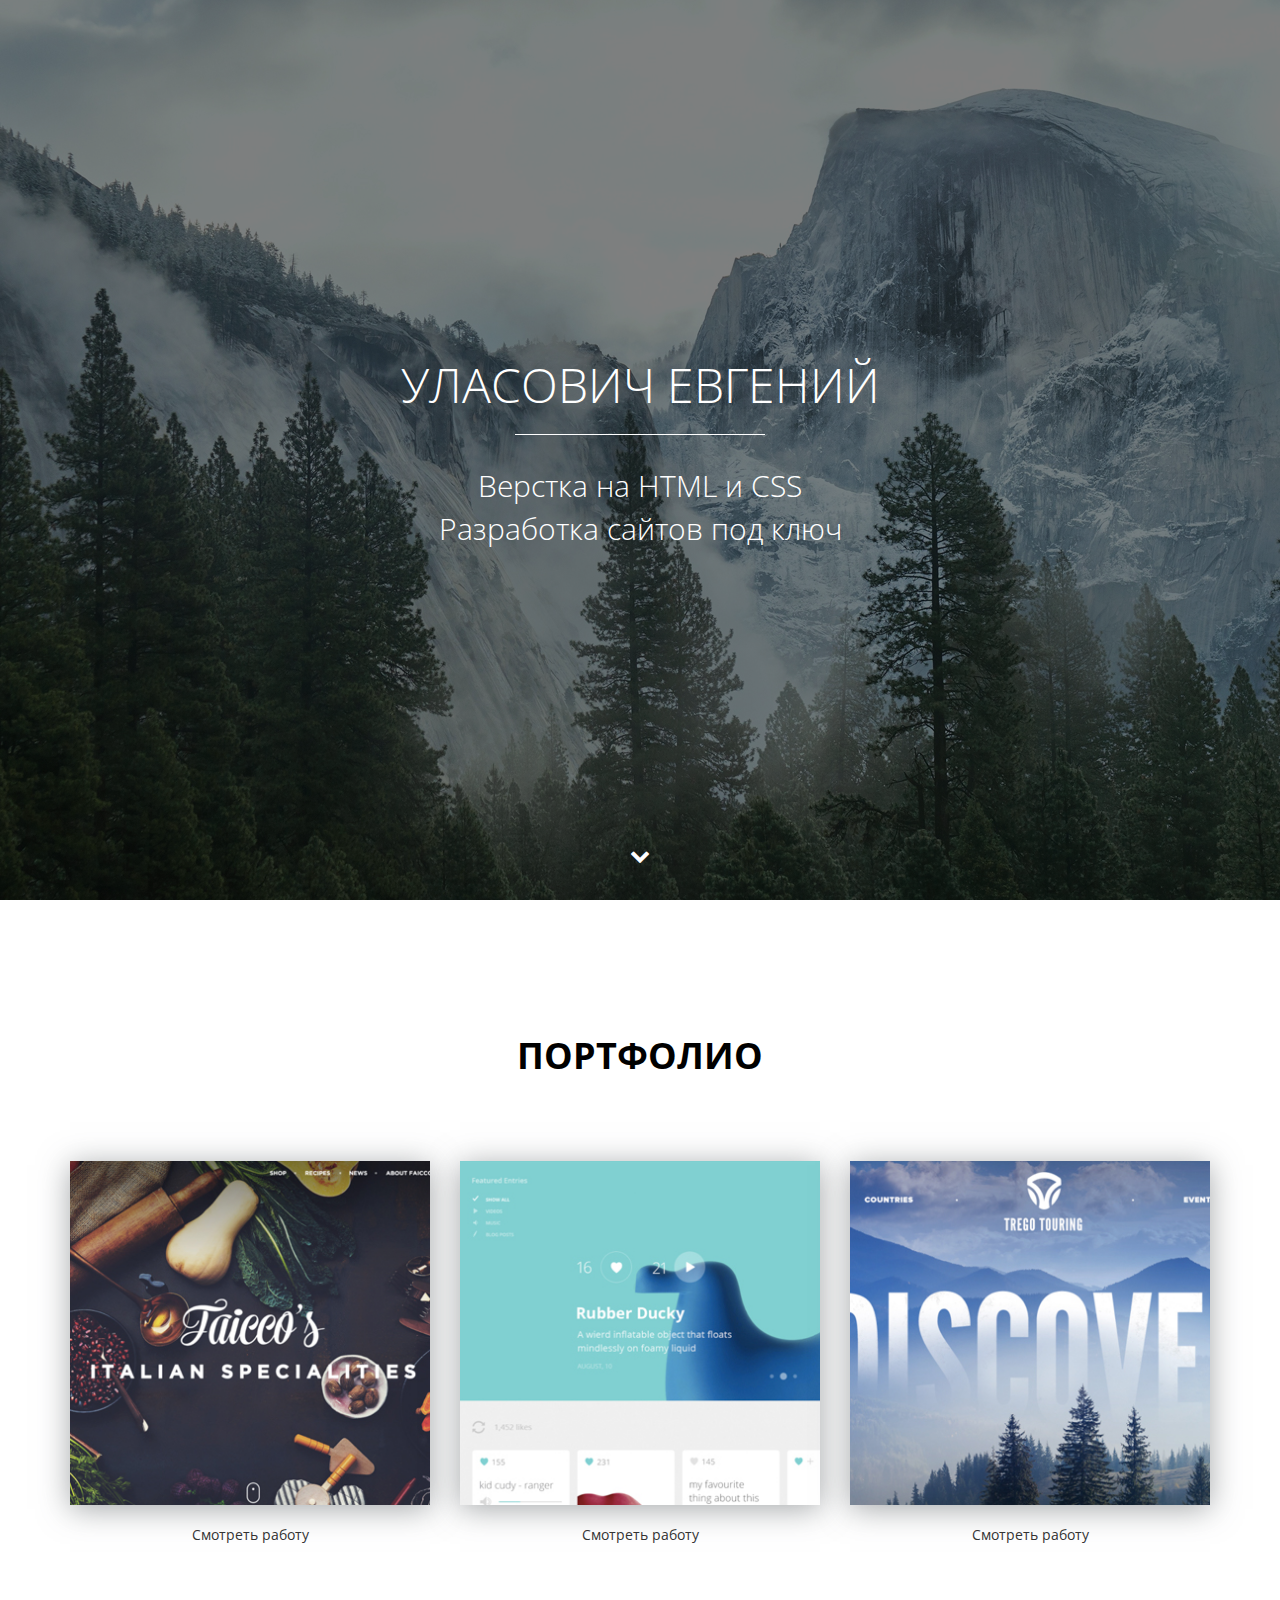
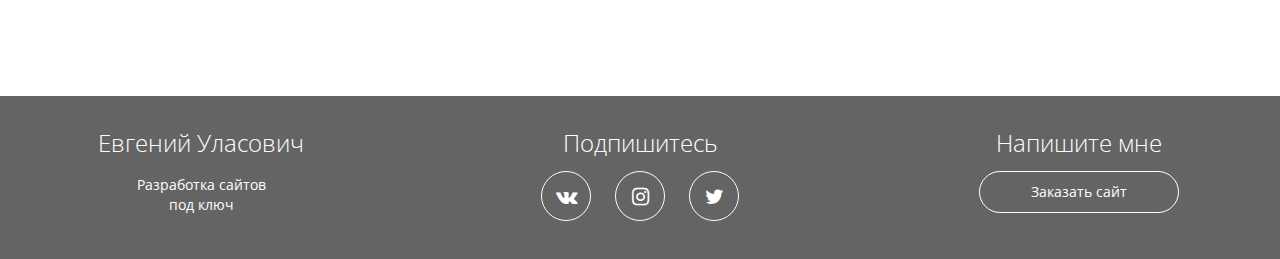
==== index.html @ e1146ec1 "Загрузка файлов" ====
<!DOCTYPE html>
<html lang="ru">
  <head>
    <meta charset="utf-8">
    <meta http-equiv="X-UA-Compatible" content="IE=edge">
    <meta name="viewport" content="width=device-width, initial-scale=1">
    <meta property="og:url" content="">
    <meta property="og:type" content="website">
    <meta property="og:title" content="Евгений Уласович - верстка сайтов на HTML и CSS">
    <meta property="og:image" content="">
    <meta property="og:description" content="Закажите разработку сайта без посредников от 5 990 рублей">
    <meta property="og:site_name" content="Портфолио верстальщика">
    <meta property="article:author" content="Евгений Уласович">
    <title>Евгений Уласович - Портфолио</title>
    <link rel="stylesheet" href="css/fontello.css">
    <link rel="stylesheet" href="css/fontello-embedded.css">
    <link href="https://fonts.googleapis.com/css?family=Open+Sans:400,700&amp;subset=cyrillic" rel="stylesheet">
    <link href="css/bootstrap.min.css" rel="stylesheet">
    <link href="css/style.css" rel="stylesheet">
    <link rel="shortcut icon" type="image/x-icon" href="favicon.ico">
    <!--[if lt IE 9]>
      <script src="https://oss.maxcdn.com/html5shiv/3.7.3/html5shiv.min.js"></script>
      <script src="https://oss.maxcdn.com/respond/1.4.2/respond.min.js"></script>
    <![endif]-->
  </head>
  <body>

    <section class="main">
    <div class="main-overlay"></div>
      <div class="wrapper">
        <div class="main-header">
          <h1>Уласович Евгений</h1>
          <div class="main-line"></div>
          <p>Верстка на HTML и CSS<br>Разработка сайтов под ключ</p>
        </div>
      </div>
      <a href="#" class="main-down"><i class="icon-down"></i></a>
    </section>

    <section class="portfolio">
      <div class="container">
        <h2 class="section-header">Портфолио</h2>
        <div class="row">
          <div class="col-md-4">
            <div class="portfolio-block">
            <img src="img/portfolio/1.jpg" alt="Работа №1">
            <a data-toggle="modal" data-work='work-1' href="#work">Смотреть работу</a></div>
          </div>
          <div class="col-md-4">
            <div class="portfolio-block">
            <img src="img/portfolio/2.jpg" alt="Работа №2">
            <a data-toggle="modal" data-work='work-2' href="#work">Смотреть работу</a></div>
          </div>
          <div class="col-md-4">
            <div class="portfolio-block">
            <img src="img/portfolio/3.jpg" alt="Работа №3">
            <a data-toggle="modal" data-work='work-3' href="#work">Смотреть работу</a></div>
          </div>
        </div>
      </div>
    </section>

    <footer>
      <div class="container">
        <div class="row">
          <div class="col-md-3">
            <strong>Евгений Уласович</strong>
            <p>Разработка сайтов<br> под ключ</p>
          </div>
          <div class="col-md-6">
            <strong>Подпишитесь</strong>
            <div class="social-links">
              <a href="#"><i class="icon-vk"></i></a>
              <a href="#"><i class="icon-instagram"></i></a>
              <a href="#"><i class="icon-twitter"></i></a>
            </div>
          </div>
          <div class="col-md-3"><strong>Напишите мне</strong><a href="https://vk.com/evgenii_ulasovich" class="offer-btn">Заказать сайт</a></div>
        </div>
      </div>
    </footer>

<!-- Модальные окна -->

<div class="modal fade" id="work" role="dialog">
  <div class="modal-dialog" role="document">
    <div class="modal-content">
      <div class="modal-header">
        <button type="button" class="close" data-dismiss="modal" aria-label="Close">
          <span aria-hidden="true">&times;</span>
        </button>
        <h4 class="modal-title">Работа #1</h4>
      </div>
      <div class="modal-body">
        
      </div>
      </div>
    </div>
  </div>
</div>

    <!-- jQuery (necessary for Bootstrap's JavaScript plugins) -->
    <script src="https://ajax.googleapis.com/ajax/libs/jquery/1.12.4/jquery.min.js"></script>
    <script src="js/bootstrap.min.js"></script>
    <script>
      $(function() {
        var link = $('a[data-toggle="modal"]');
        link.on('click', function(event) {
          var work = $(this).attr('data-work');
          var modal = $('.modal');
          modal.find('.modal-body').load(work+'.html');
        });
      });
    </script>
  </body>
</html>
---- css/fontello.css ----
@font-face {
  font-family: 'fontello';
  src: url('../font/fontello.eot?44773843');
  src: url('../font/fontello.eot?44773843#iefix') format('embedded-opentype'),
       url('../font/fontello.woff2?44773843') format('woff2'),
       url('../font/fontello.woff?44773843') format('woff'),
       url('../font/fontello.ttf?44773843') format('truetype'),
       url('../font/fontello.svg?44773843#fontello') format('svg');
  font-weight: normal;
  font-style: normal;
}
/* Chrome hack: SVG is rendered more smooth in Windozze. 100% magic, uncomment if you need it. */
/* Note, that will break hinting! In other OS-es font will be not as sharp as it could be */
/*
@media screen and (-webkit-min-device-pixel-ratio:0) {
  @font-face {
    font-family: 'fontello';
    src: url('../font/fontello.svg?44773843#fontello') format('svg');
  }
}
*/
 
 [class^="icon-"]:before, [class*=" icon-"]:before {
  font-family: "fontello";
  font-style: normal;
  font-weight: normal;
  speak: none;
 
  display: inline-block;
  text-decoration: inherit;
  width: 1em;
  margin-right: .2em;
  text-align: center;
  /* opacity: .8; */
 
  /* For safety - reset parent styles, that can break glyph codes*/
  font-variant: normal;
  text-transform: none;
 
  /* fix buttons height, for twitter bootstrap */
  line-height: 1em;
 
  /* Animation center compensation - margins should be symmetric */
  /* remove if not needed */
  margin-left: .2em;
 
  /* you can be more comfortable with increased icons size */
  /* font-size: 120%; */
 
  /* Font smoothing. That was taken from TWBS */
  -webkit-font-smoothing: antialiased;
  -moz-osx-font-smoothing: grayscale;
 
  /* Uncomment for 3D effect */
  /* text-shadow: 1px 1px 1px rgba(127, 127, 127, 0.3); */
}
 
.icon-down:before { content: '\e800'; } /* '' */
.icon-twitter:before { content: '\f099'; } /* '' */
.icon-instagram:before { content: '\f16d'; } /* '' */
.icon-vk:before { content: '\f189'; } /* '' */
---- css/fontello-embedded.css ----
@font-face {
  font-family: 'fontello';
  src: url('../font/fontello.eot?53414780');
  src: url('../font/fontello.eot?53414780#iefix') format('embedded-opentype'),
       url('../font/fontello.svg?53414780#fontello') format('svg');
  font-weight: normal;
  font-style: normal;
}
@font-face {
  font-family: 'fontello';
  src: url('[data-uri]') format('woff'),
       url('[data-uri]') format('truetype');
}
/* Chrome hack: SVG is rendered more smooth in Windozze. 100% magic, uncomment if you need it. */
/* Note, that will break hinting! In other OS-es font will be not as sharp as it could be */
/*
@media screen and (-webkit-min-device-pixel-ratio:0) {
  @font-face {
    font-family: 'fontello';
    src: url('../font/fontello.svg?53414780#fontello') format('svg');
  }
}
*/
 
 [class^="icon-"]:before, [class*=" icon-"]:before {
  font-family: "fontello";
  font-style: normal;
  font-weight: normal;
  speak: none;
 
  display: inline-block;
  text-decoration: inherit;
  width: 1em;
  margin-right: .2em;
  text-align: center;
  /* opacity: .8; */
 
  /* For safety - reset parent styles, that can break glyph codes*/
  font-variant: normal;
  text-transform: none;
     
  /* fix buttons height, for twitter bootstrap */
  line-height: 1em;
 
  /* Animation center compensation - margins should be symmetric */
  /* remove if not needed */
  margin-left: .2em;
 
  /* you can be more comfortable with increased icons size */
  /* font-size: 120%; */
 
  /* Uncomment for 3D effect */
  /* text-shadow: 1px 1px 1px rgba(127, 127, 127, 0.3); */
}
.icon-down:before { content: '\e800'; } /* '' */
.icon-twitter:before { content: '\f099'; } /* '' */
.icon-instagram:before { content: '\f16d'; } /* '' */
.icon-vk:before { content: '\f189'; } /* '' */
---- css/style.css ----
body{
	font-family: 'Open Sans', sans-serif;
}
html{
	font-size: 10px;
}
a:active,a:focus,a:visited{
	text-decoration:none;
	outline: none;
}
.wrapper{
	display: table-cell;
	vertical-align: middle;
}
.main{
	position: relative;
	display: table;
	width: 100%;
	text-align: center;
	color: #fff;
	height: 100vh;
	background: #000 url(../img/main-bg.jpg) center center no-repeat;
}
.main-header{
	position: relative;
	z-index: 2;
}
.main-overlay{
	position: absolute;
	width: 100%;
	min-height: 100%;
	background-color: rgba(0,0,0,0.5);
	z-index: 1;
}
.main p{
	font-size: 3rem;
	font-weight: 300;
}
.main h1{
	margin-bottom:1.4rem;
	font-weight: 300;
	text-transform: uppercase;
	font-size: 4.8rem;
}
.main-line{
	width: 25rem;
	height: 1px;
	background-color: #fff;
	margin: 0 auto;
}
.main-down {
    position: absolute;
    color: #fff;
    z-index: 4;
    bottom: 2rem;
    display: inline-block;
    font-size: 2rem;
    width: 50px;
    height: 50px;
    border-radius: 50%;
    border: 1px solid transparent;
    line-height: 50px;
    left: 50%;
    margin-left: -25px;
    transition: 0.2s;
}
.main-down:hover{
	color: #fff;
	border-color:#fff;
}
.portfolio{
	padding: 10rem 0px;
	text-align: center;
}
.section-header{
	text-align: center;
	font-weight: 700;
	font-size: 3.6rem;
	padding-bottom: 5rem;
	color: #000;
	text-transform: uppercase;
}
.portfolio img{
	width: 100%;
	max-width: 360px;
	box-shadow: 0px 4px 29px 0px rgba(87, 92, 97, 0.54);
}
.portfolio a{
	display: block;
	margin: 2rem auto 5rem;
	color: #333;
	width: 12rem;
	border-bottom: 1px solid transparent;
}
.portfolio a:hover{
	text-decoration: none;
	border-bottom: 1px dotted #333;
}
footer{
	background: #646464;
	color: #fff;
	text-align: center;
	padding: 3rem 0;
}
footer strong{
	font-weight: 300;
	font-size: 2.4rem;
}
.social-links{
	margin-top: 1rem;
}
.social-links a{
	width: 5rem;
	height: 5rem;
	line-height: 5rem;
	display: inline-block;
	color: #fff;
	border-radius: 50%;
	margin-left: 1rem;
	margin-right: 1rem;
	border: 1px solid #fff;
	font-size: 2rem;
	-webkit-transition: 0.2s;
	-o-transition: 0.2s;
	transition: 0.2s;
}
.social-links a:hover{
	background: #fff;
	color: #646464;
}
.offer-btn{
	display: block;
	width: 80%;
	max-width: 200px;
	margin:1rem auto;
	border:1px solid #fff;
	padding-top: 1rem;
	padding-bottom: 1rem;
	color: #fff;
	border-radius: 100px;
	-webkit-transition: 0.2s;
	-o-transition: 0.2s;
	transition: 0.2s;
}
.offer-btn:hover{
	background-color: #fff;
	color: #646464;
	text-decoration: none;
}
.modal img{
width: 100%;
}
.close{
	background: transparent;
	border:none;
	font-size: 2.5rem;
	position: absolute;
	right: 2rem;
	top:1rem;
}
.modal-title{
	font-weight: 800;
	font-size: 2rem;
}
.modal-btn{
	display: block;
	border: 1px solid #333;
	padding: 1rem 2rem;
	color: #333;
	border-radius: 5px;
	-webkit-transition: 0.2s;
	-o-transition: 0.2s;
	transition: 0.2s;
}
.modal-btn:hover{
	background-color: #333;
	color: #fff;
	text-decoration: none;
}
@media (min-width: 0px) and (max-width: 767px){
	html{
		font-size: 7px;
	}
	footer strong{
		margin-top: 3rem 0 2rem;
		display: inline-block;
	}
	.social-links{
		font-size: 1.5rem;
	}
	.portfolio a{
	width: 17rem;
}
}
@media (min-width: 768px) and (max-width: 991px){
	footer strong{
		margin-top: 3rem 0 2rem;
		display: inline-block;
	}
}
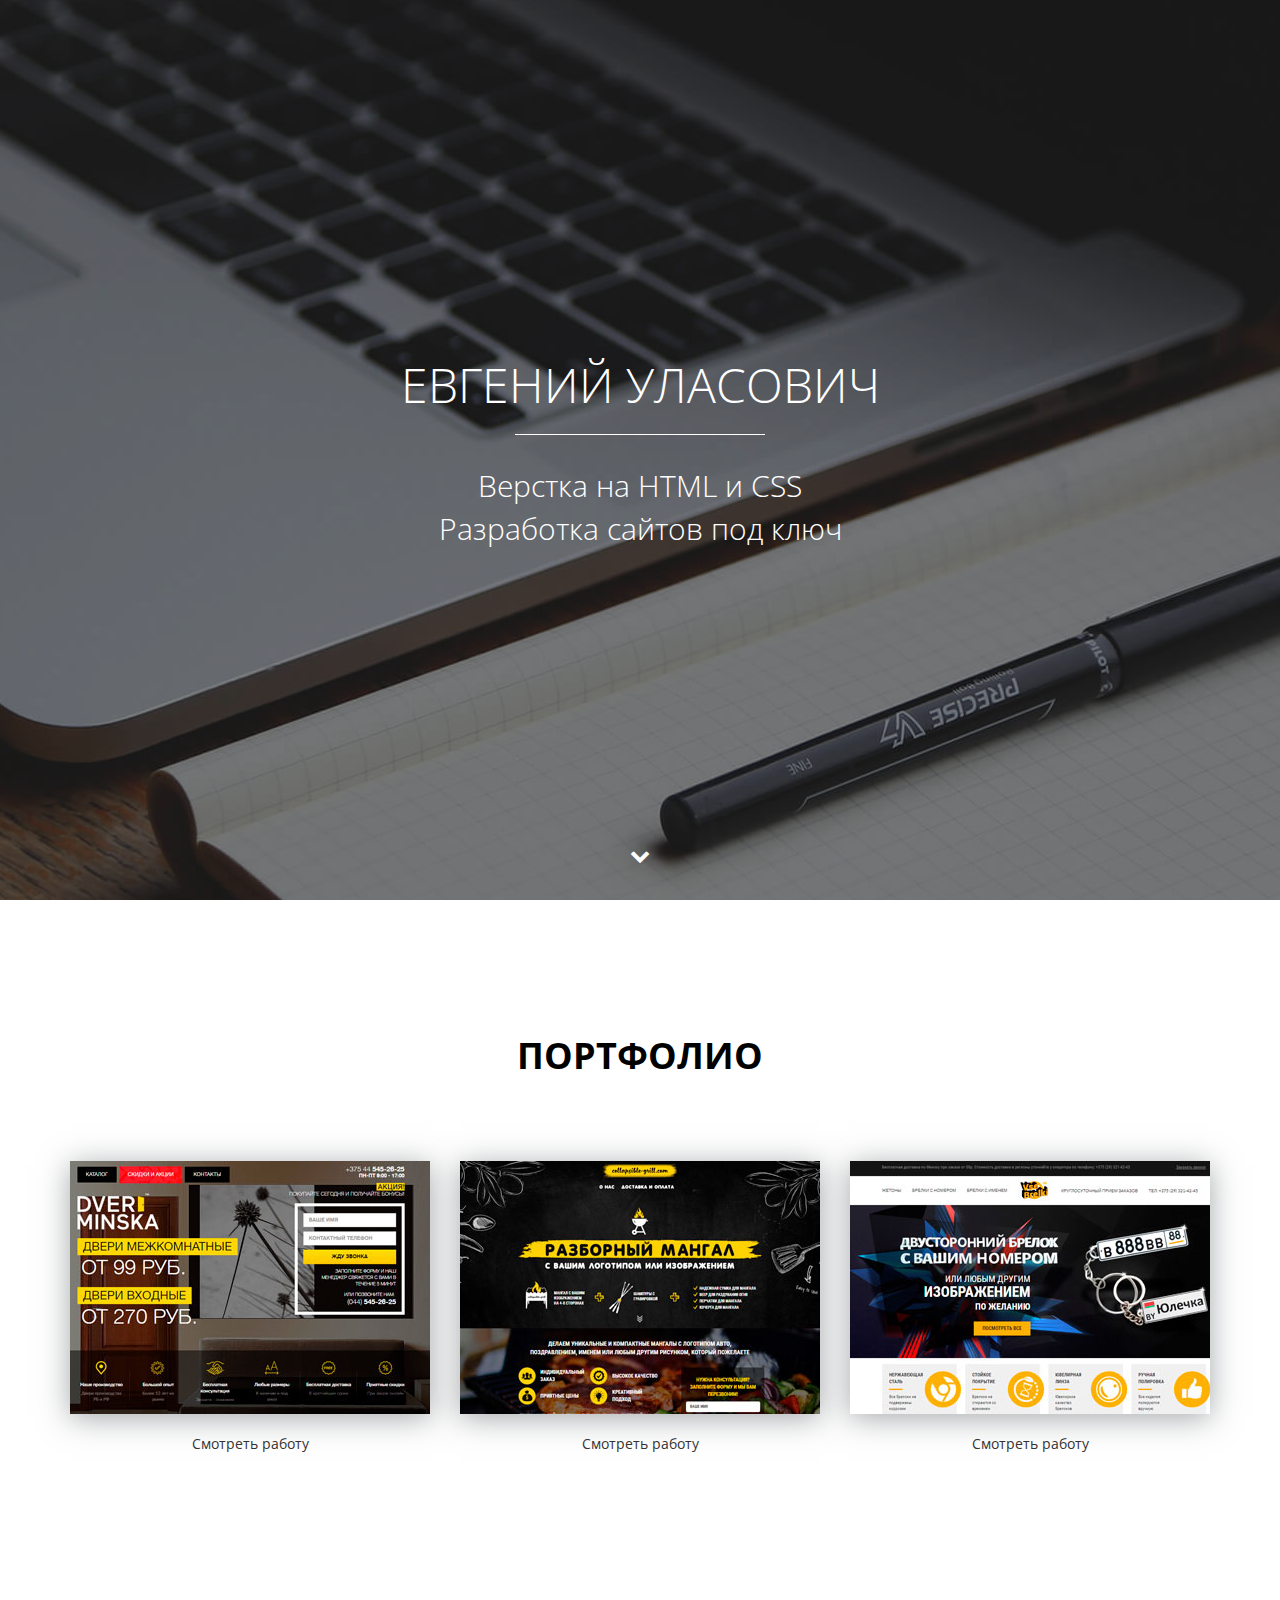
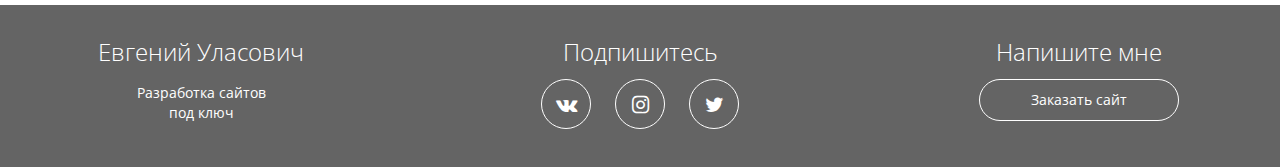
==== commit f3ff8694: "Update site" ====
--- a/index.html
+++ b/index.html
@@ -8,7 +8,7 @@
     <meta property="og:type" content="website">
     <meta property="og:title" content="Евгений Уласович - верстка сайтов на HTML и CSS">
     <meta property="og:image" content="">
-    <meta property="og:description" content="Закажите разработку сайта без посредников от 5 990 рублей">
+    <meta property="og:description" content="Закажите разработку сайта без посредников от 4 990 рублей">
     <meta property="og:site_name" content="Портфолио верстальщика">
     <meta property="article:author" content="Евгений Уласович">
     <title>Евгений Уласович - Портфолио</title>
@@ -29,15 +29,15 @@
     <div class="main-overlay"></div>
       <div class="wrapper">
         <div class="main-header">
-          <h1>Уласович Евгений</h1>
+          <h1>Евгений Уласович</h1>
           <div class="main-line"></div>
           <p>Верстка на HTML и CSS<br>Разработка сайтов под ключ</p>
         </div>
       </div>
-      <a href="#" class="main-down"><i class="icon-down"></i></a>
+      <a href="#portfolio" class="main-down"><i class="icon-down"></i></a>
     </section>
 
-    <section class="portfolio">
+    <section class="portfolio" id="portfolio">
       <div class="container">
         <h2 class="section-header">Портфолио</h2>
         <div class="row">
@@ -70,8 +70,8 @@
           <div class="col-md-6">
             <strong>Подпишитесь</strong>
             <div class="social-links">
-              <a href="#"><i class="icon-vk"></i></a>
-              <a href="#"><i class="icon-instagram"></i></a>
+              <a href="https://vk.com/evgenii_ulasovich"><i class="icon-vk"></i></a>
+              <a href="https://www.instagram.com/evg_ulasovich/"><i class="icon-instagram"></i></a>
               <a href="#"><i class="icon-twitter"></i></a>
             </div>
           </div>
@@ -89,7 +89,7 @@
         <button type="button" class="close" data-dismiss="modal" aria-label="Close">
           <span aria-hidden="true">&times;</span>
         </button>
-        <h4 class="modal-title">Работа #1</h4>
+        <h4 class="modal-title">Разработка сайта</h4>
       </div>
       <div class="modal-body">
         
@@ -112,5 +112,22 @@
         });
       });
     </script>
+
+    <script>
+      $(document).ready(function() {
+        //навигация - плавный скроллинг к якорю 
+        $(".main-down").on('click', function(event) {
+          //отменяет стандартную обработку при нажатии на ссылку 
+          event.preventDefault();
+          //забираем идентификатор с атрибута href
+          var id = $(this).attr('href'),
+          //узнаем высоту начала страницы до блока на который ссылается якорь
+          top = $(id).offset().top;
+          //анимируем переход на расстояние - top за 1000 мс
+          $('body,html').animate({scrollTop:top},1000);
+        });
+
+      });
+    </script>
   </body>
 </html>--- a/css/style.css
+++ b/css/style.css
@@ -96,6 +96,9 @@
 	text-decoration: none;
 	border-bottom: 1px dotted #333;
 }
+.modal-btn a{
+	color: #333;
+}
 footer{
 	background: #646464;
 	color: #fff;
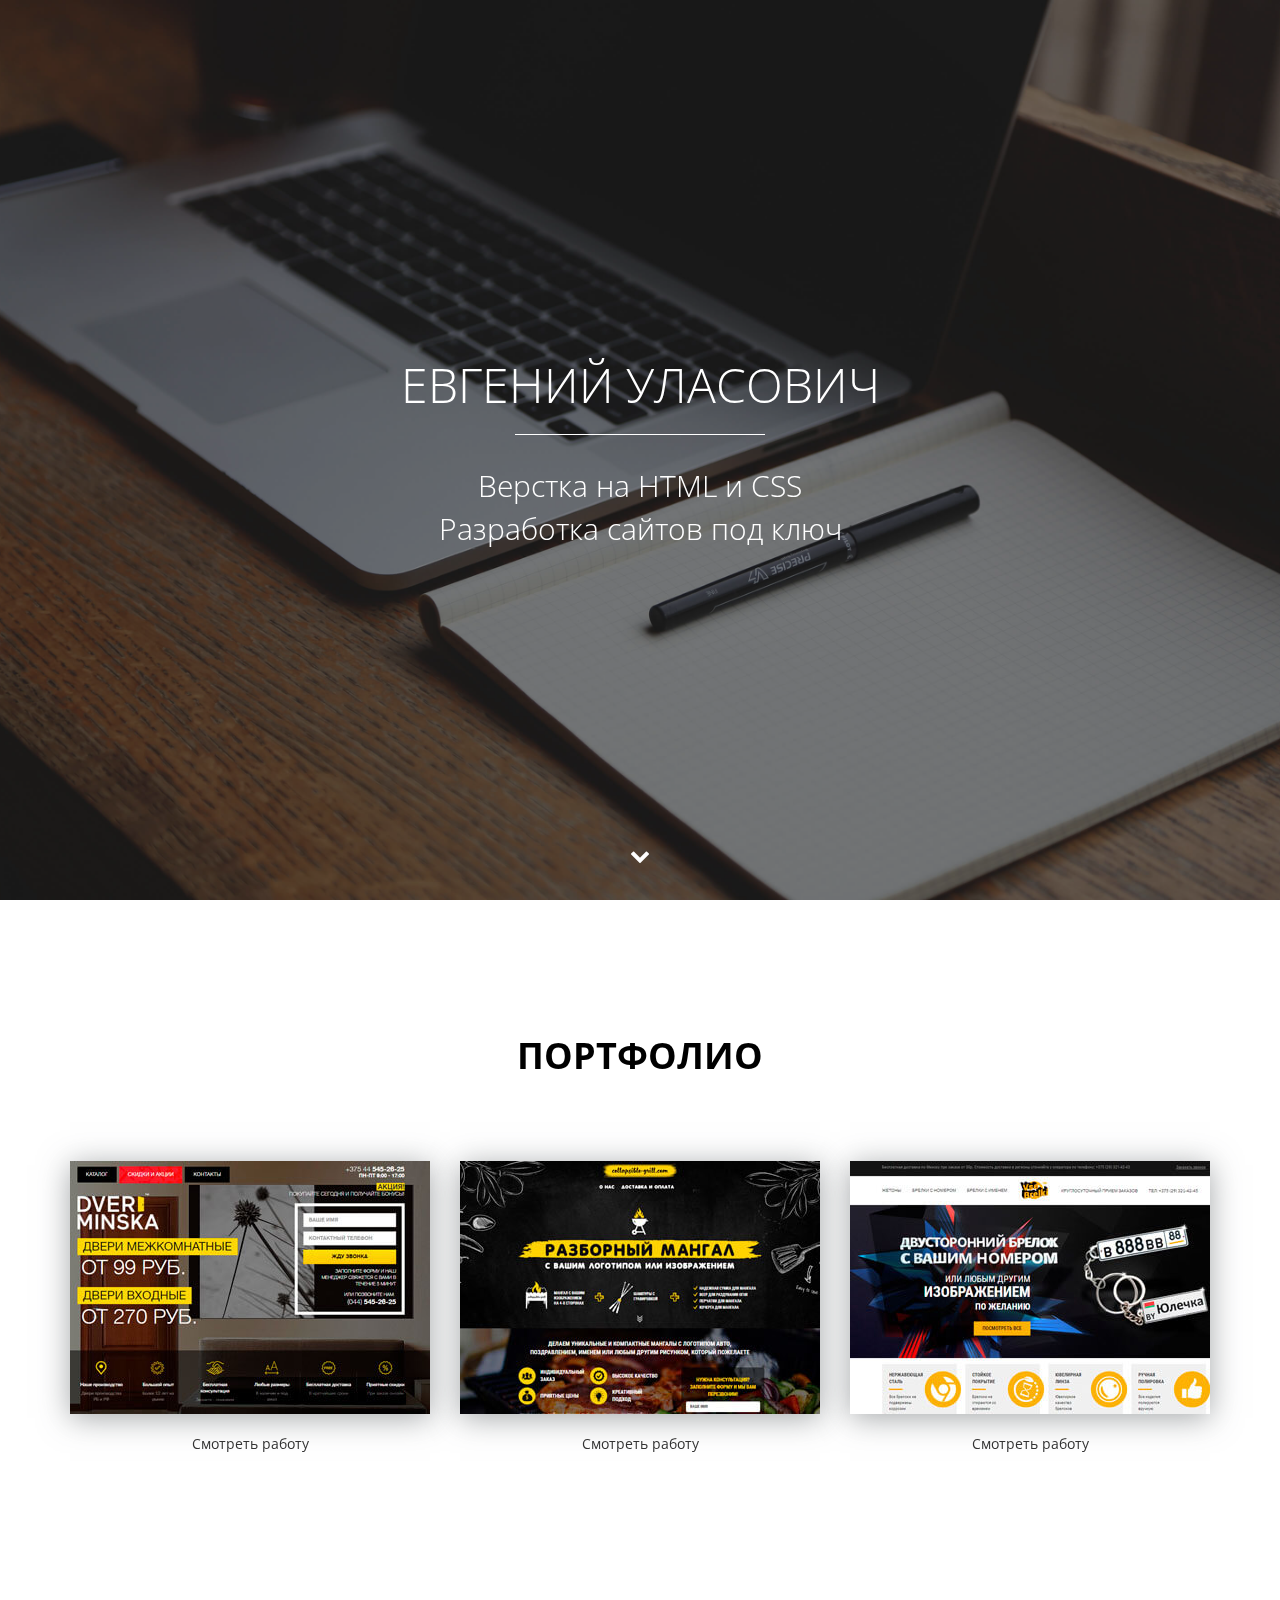
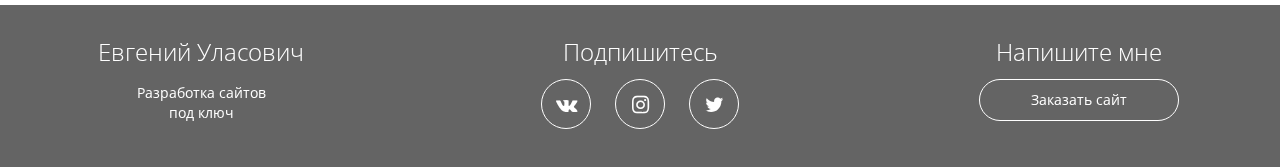
==== commit b0adf7ae: "New updates" ====
--- a/index.html
+++ b/index.html
@@ -25,7 +25,7 @@
   </head>
   <body>
 
-    <section class="main">
+    <section class="main parallax-window" data-parallax="scroll" data-image-src="img/main-bg.jpg">
     <div class="main-overlay"></div>
       <div class="wrapper">
         <div class="main-header">
@@ -44,17 +44,17 @@
           <div class="col-md-4">
             <div class="portfolio-block">
             <img src="img/portfolio/1.jpg" alt="Работа №1">
-            <a data-toggle="modal" data-work='work-1' href="#work">Смотреть работу</a></div>
+            <a class="cd-modal-trigger" data-work='work-1' href="#0">Смотреть работу</a></div>
           </div>
           <div class="col-md-4">
             <div class="portfolio-block">
             <img src="img/portfolio/2.jpg" alt="Работа №2">
-            <a data-toggle="modal" data-work='work-2' href="#work">Смотреть работу</a></div>
+            <a class="cd-modal-trigger" data-work='work-2' href="#0">Смотреть работу</a></div>
           </div>
           <div class="col-md-4">
             <div class="portfolio-block">
             <img src="img/portfolio/3.jpg" alt="Работа №3">
-            <a data-toggle="modal" data-work='work-3' href="#work">Смотреть работу</a></div>
+            <a class="cd-modal-trigger" data-work='work-3' href="#0">Смотреть работу</a></div>
           </div>
         </div>
       </div>
@@ -80,6 +80,16 @@
       </div>
     </footer>
 
+    <div class="cd-modal">
+  <div class="modal-content"></div> <!-- .modal-content -->
+
+  <a href="#0" class="modal-close">Close</a>
+</div> <!-- .cd-modal -->
+
+<div class="cd-transition-layer"> 
+  <div class="bg-layer"></div>
+</div> <!-- .cd-transition-layer -->
+
 <!-- Модальные окна -->
 
 <div class="modal fade" id="work" role="dialog">
@@ -101,14 +111,14 @@
 
     <!-- jQuery (necessary for Bootstrap's JavaScript plugins) -->
     <script src="https://ajax.googleapis.com/ajax/libs/jquery/1.12.4/jquery.min.js"></script>
-    <script src="js/bootstrap.min.js"></script>
+    <script src="js/parallax.min.js"></script>
+    <script src="js/main.js"></script>
     <script>
       $(function() {
-        var link = $('a[data-toggle="modal"]');
+        var link = $('.cd-modal-trigger');
         link.on('click', function(event) {
           var work = $(this).attr('data-work');
-          var modal = $('.modal');
-          modal.find('.modal-body').load(work+'.html');
+          $('.modal-content').load(work+'.html');
         });
       });
     </script>
--- a/css/style.css
+++ b/css/style.css
@@ -19,7 +19,6 @@
 	text-align: center;
 	color: #fff;
 	height: 100vh;
-	background: #000 url(../img/main-bg.jpg) center center no-repeat;
 }
 .main-header{
 	position: relative;
@@ -150,9 +149,6 @@
 	color: #646464;
 	text-decoration: none;
 }
-.modal img{
-width: 100%;
-}
 .close{
 	background: transparent;
 	border:none;
@@ -166,19 +162,24 @@
 	font-size: 2rem;
 }
 .modal-btn{
-	display: block;
-	border: 1px solid #333;
+	display: inline-block;
+	border: 1px solid #fff;
 	padding: 1rem 2rem;
-	color: #333;
+	color: #fff;
 	border-radius: 5px;
 	-webkit-transition: 0.2s;
 	-o-transition: 0.2s;
 	transition: 0.2s;
+	font-weight: 700;
 }
 .modal-btn:hover{
-	background-color: #333;
-	color: #fff;
+	background-color: #fff;
+	color: #333;
 	text-decoration: none;
+}
+.img-pf{
+	border: 3px solid #fff;
+	border-radius: 5px;
 }
 @media (min-width: 0px) and (max-width: 767px){
 	html{
@@ -200,4 +201,264 @@
 		margin-top: 3rem 0 2rem;
 		display: inline-block;
 	}
-}+}
+
+/* Модальное окно  */
+
+Main Content
+
+-------------------------------- */
+.cd-main-content {
+  position: relative;
+  z-index: 1;
+  width: 100%;
+  height: 100vh;
+  /* vertically align its content */
+  display: table;
+  background-color: #e4dcca;
+}
+.cd-main-content .center {
+  /* vertically align inside parent element */
+  display: table-cell;
+  vertical-align: middle;
+  text-align: center;
+}
+
+/* -------------------------------- 
+
+Modal window 
+
+-------------------------------- */
+.cd-modal {
+  position: fixed;
+  top: 0;
+  left: 0;
+  z-index: 3;
+  height: 100%;
+  width: 100%;
+  overflow: hidden;
+  background-size: cover;
+  opacity: 0;
+  visibility: hidden;
+  -webkit-transition: opacity 0.3s 0s, visibility 0s 0.3s;
+  -moz-transition: opacity 0.3s 0s, visibility 0s 0.3s;
+  transition: opacity 0.3s 0s, visibility 0s 0.3s;
+}
+.modal-content{
+	  background: #402f44 url(../img/modal-bg.jpg) no-repeat center center;
+}
+.cd-modal .modal-content {
+  height: 100%;
+  overflow-y: auto;
+  padding: 3em 5%;
+  color: #e4dcca;
+  -webkit-font-smoothing: antialiased;
+  -moz-osx-font-smoothing: grayscale;
+}
+.cd-modal h1 {
+  text-align: center;
+}
+.cd-modal h1::after {
+  /* ink/brush separation */
+  content: '';
+  display: block;
+  width: 130px;
+  height: 18px;
+  background: url(../img/ink-separation.svg) no-repeat center center;
+  margin: .2em auto 0;
+}
+.cd-modal p {
+  line-height: 1.6;
+  margin: 2em auto;
+  max-width: 800px;
+}
+.cd-modal .modal-close {
+  /* 'X' icon */
+  position: absolute;
+  z-index: 1;
+  top: 20px;
+  right: 5%;
+  height: 45px;
+  width: 45px;
+  border-radius: 50%;
+  background: rgba(0, 0, 0, 0.3) url(../img/cd-icon-close.svg) no-repeat center center;
+  /* image replacement */
+  overflow: hidden;
+  text-indent: 100%;
+  white-space: nowrap;
+  visibility: hidden;
+  opacity: 0;
+  -webkit-transform: scale(0);
+  -moz-transform: scale(0);
+  -ms-transform: scale(0);
+  -o-transform: scale(0);
+  transform: scale(0);
+  -webkit-transition: -webkit-transform 0.3s 0s, visibility 0s 0.3s, opacity 0.3s 0s;
+  -moz-transition: -moz-transform 0.3s 0s, visibility 0s 0.3s, opacity 0.3s 0s;
+  transition: transform 0.3s 0s, visibility 0s 0.3s, opacity 0.3s 0s;
+}
+.no-touch .cd-modal .modal-close:hover {
+  background-color: rgba(0, 0, 0, 0.5);
+}
+.cd-modal.visible {
+  opacity: 1;
+  visibility: visible;
+  -webkit-transition: opacity 0.7s, visibility 0s;
+  -moz-transition: opacity 0.7s, visibility 0s;
+  transition: opacity 0.7s, visibility 0s;
+}
+.cd-modal.visible .modal-content {
+  /* this fixes the buggy scrolling on webkit browsers - mobile devices only - when overflow property is applied */
+  -webkit-overflow-scrolling: touch;
+}
+.cd-modal.visible .modal-close {
+  visibility: visible;
+  opacity: 1;
+  -webkit-transition: -webkit-transform 0.3s 0s, visibility 0s 0s, opacity 0.3s 0s;
+  -moz-transition: -moz-transform 0.3s 0s, visibility 0s 0s, opacity 0.3s 0s;
+  transition: transform 0.3s 0s, visibility 0s 0s, opacity 0.3s 0s;
+  -webkit-transform: scale(1);
+  -moz-transform: scale(1);
+  -ms-transform: scale(1);
+  -o-transform: scale(1);
+  transform: scale(1);
+}
+@media only screen and (min-width: 1100px) {
+  .cd-modal .modal-content {
+    padding: 6em 5%;
+  }
+  .cd-modal .modal-close {
+    height: 60px;
+    width: 60px;
+  }
+  .cd-modal p {
+    font-size: 2rem;
+  }
+}
+
+/* -------------------------------- 
+
+Transition Layer 
+
+-------------------------------- */
+.cd-transition-layer {
+  position: fixed;
+  top: 0;
+  left: 0;
+  z-index: 2;
+  height: 100%;
+  width: 100%;
+  opacity: 0;
+  visibility: hidden;
+  overflow: hidden;
+}
+.cd-transition-layer .bg-layer {
+  position: absolute;
+  left: 50%;
+  top: 50%;
+  -webkit-transform: translateY(-50%) translateX(-2%);
+  -moz-transform: translateY(-50%) translateX(-2%);
+  -ms-transform: translateY(-50%) translateX(-2%);
+  -o-transform: translateY(-50%) translateX(-2%);
+  transform: translateY(-50%) translateX(-2%);
+  /* its dimentions will be overwritten using jQuery to proportionally fit the viewport */
+  height: 100%;
+  /* our sprite is composed of 25 frames */
+  width: 2500%;
+  background: url(../img/ink.png) no-repeat 0 0;
+  background-size: 100% 100%;
+}
+.cd-transition-layer.visible {
+  opacity: 1;
+  visibility: visible;
+}
+.cd-transition-layer.opening .bg-layer {
+  -webkit-animation: cd-sequence 0.8s steps(24);
+  -moz-animation: cd-sequence 0.8s steps(24);
+  animation: cd-sequence 0.8s steps(24);
+  -webkit-animation-fill-mode: forwards;
+  -moz-animation-fill-mode: forwards;
+  animation-fill-mode: forwards;
+}
+.cd-transition-layer.closing .bg-layer {
+  -webkit-animation: cd-sequence-reverse 0.8s steps(24);
+  -moz-animation: cd-sequence-reverse 0.8s steps(24);
+  animation: cd-sequence-reverse 0.8s steps(24);
+  -webkit-animation-fill-mode: forwards;
+  -moz-animation-fill-mode: forwards;
+  animation-fill-mode: forwards;
+}
+.no-cssanimations .cd-transition-layer {
+  display: none;
+}
+
+@-webkit-keyframes cd-sequence {
+  0% {
+    /* translateX(-2%) is used to horizontally center the first frame inside the viewport */
+    -webkit-transform: translateY(-50%) translateX(-2%);
+  }
+  100% {
+    /* translateX(-98%) (2% + 96) is used to horizontally center the last frame inside the viewport  */
+    -webkit-transform: translateY(-50%) translateX(-98%);
+  }
+}
+@-moz-keyframes cd-sequence {
+  0% {
+    /* translateX(-2%) is used to horizontally center the first frame inside the viewport */
+    -moz-transform: translateY(-50%) translateX(-2%);
+  }
+  100% {
+    /* translateX(-98%) (2% + 96) is used to horizontally center the last frame inside the viewport  */
+    -moz-transform: translateY(-50%) translateX(-98%);
+  }
+}
+@keyframes cd-sequence {
+  0% {
+    /* translateX(-2%) is used to horizontally center the first frame inside the viewport */
+    -webkit-transform: translateY(-50%) translateX(-2%);
+    -moz-transform: translateY(-50%) translateX(-2%);
+    -ms-transform: translateY(-50%) translateX(-2%);
+    -o-transform: translateY(-50%) translateX(-2%);
+    transform: translateY(-50%) translateX(-2%);
+  }
+  100% {
+    /* translateX(-98%) (2% + 96) is used to horizontally center the last frame inside the viewport  */
+    -webkit-transform: translateY(-50%) translateX(-98%);
+    -moz-transform: translateY(-50%) translateX(-98%);
+    -ms-transform: translateY(-50%) translateX(-98%);
+    -o-transform: translateY(-50%) translateX(-98%);
+    transform: translateY(-50%) translateX(-98%);
+  }
+}
+@-webkit-keyframes cd-sequence-reverse {
+  0% {
+    -webkit-transform: translateY(-50%) translateX(-98%);
+  }
+  100% {
+    -webkit-transform: translateY(-50%) translateX(-2%);
+  }
+}
+@-moz-keyframes cd-sequence-reverse {
+  0% {
+    -moz-transform: translateY(-50%) translateX(-98%);
+  }
+  100% {
+    -moz-transform: translateY(-50%) translateX(-2%);
+  }
+}
+@keyframes cd-sequence-reverse {
+  0% {
+    -webkit-transform: translateY(-50%) translateX(-98%);
+    -moz-transform: translateY(-50%) translateX(-98%);
+    -ms-transform: translateY(-50%) translateX(-98%);
+    -o-transform: translateY(-50%) translateX(-98%);
+    transform: translateY(-50%) translateX(-98%);
+  }
+  100% {
+    -webkit-transform: translateY(-50%) translateX(-2%);
+    -moz-transform: translateY(-50%) translateX(-2%);
+    -ms-transform: translateY(-50%) translateX(-2%);
+    -o-transform: translateY(-50%) translateX(-2%);
+    transform: translateY(-50%) translateX(-2%);
+  }
+}
